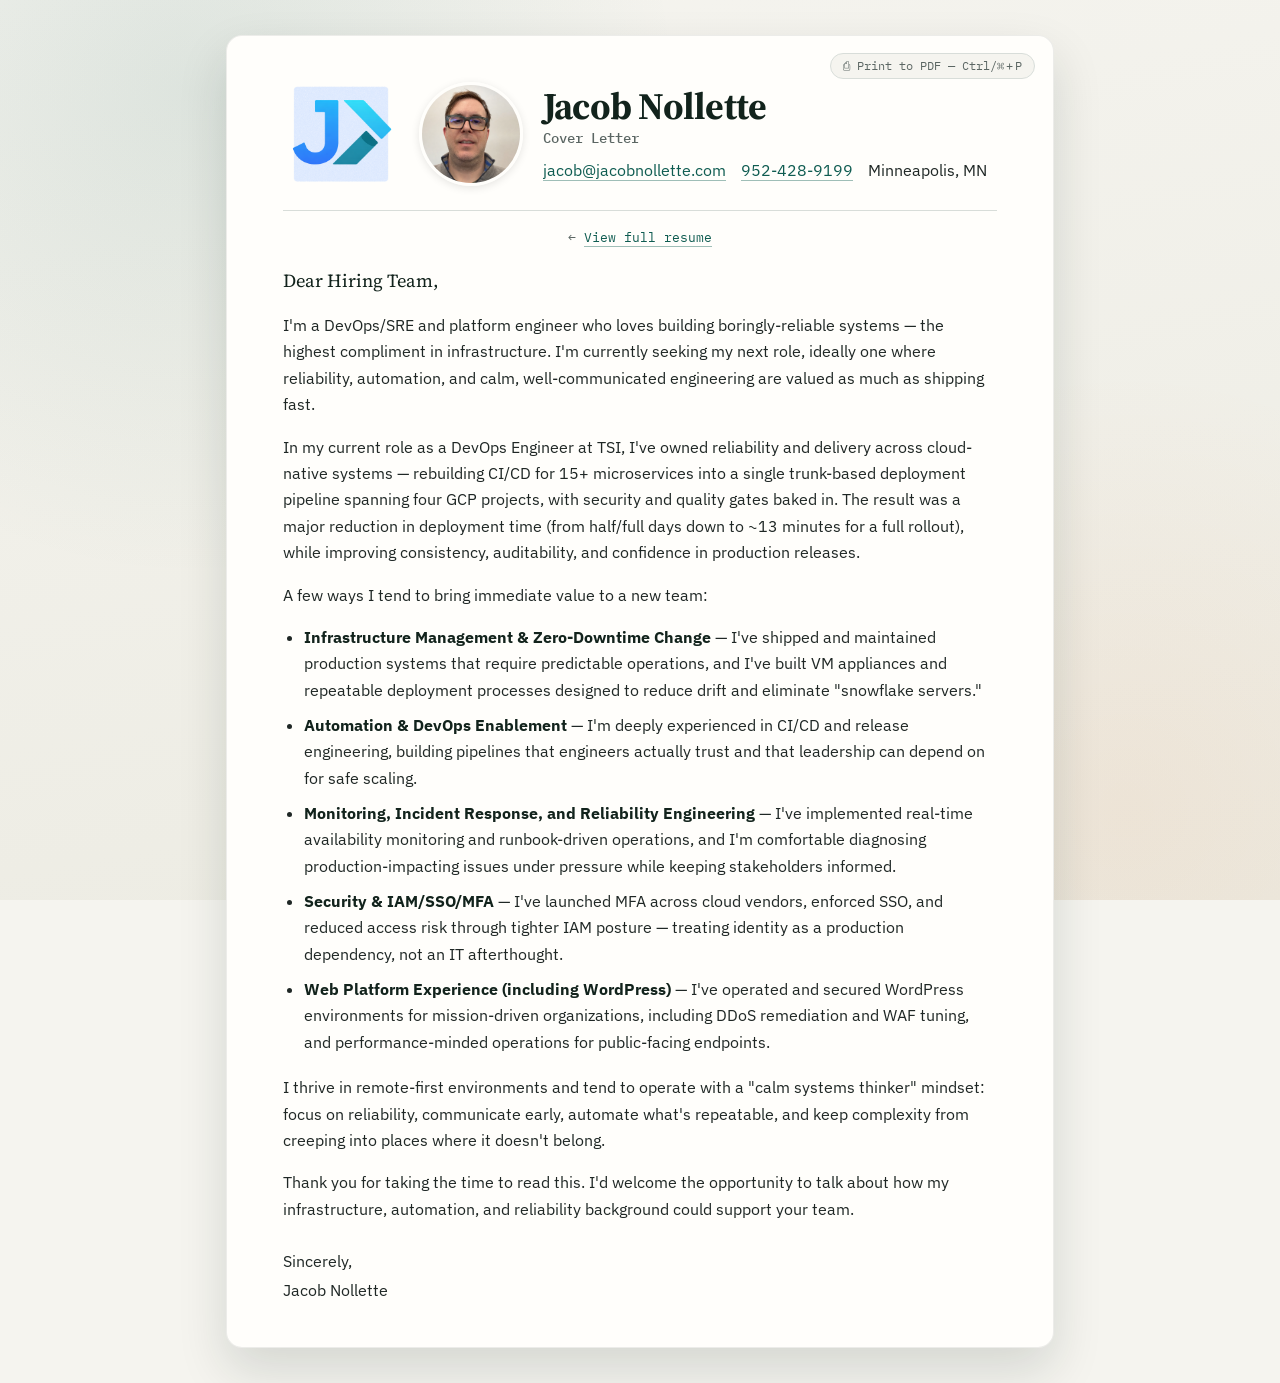
==== cover-letter/index.html @ 4889d131 "Add general-purpose cover letter page Adapted from the Courier Newsroom cover letter with company-sp" ====
<!doctype html>
<html lang="en">
<head>
  <meta charset="utf-8">
  <meta name="viewport" content="width=device-width, initial-scale=1">
  <title>Jacob Nollette | Cover Letter</title>
  <meta name="description" content="Cover letter of Jacob Nollette - DevOps, SRE, and Platform Engineering.">
  <meta name="theme-color" content="#f5f4ef">
  <link rel="canonical" href="https://resume.jacobnollette.com/cover-letter/">
  <meta property="og:title" content="Jacob Nollette | Cover Letter">
  <meta property="og:description" content="DevOps, SRE, and Platform Engineering cover letter.">
  <meta property="og:type" content="website">
  <meta property="og:url" content="https://resume.jacobnollette.com/cover-letter/">
  <meta property="og:site_name" content="Jacob Nollette Resume">
  <link rel="preconnect" href="https://fonts.googleapis.com">
  <link rel="preconnect" href="https://fonts.gstatic.com" crossorigin>
  <link href="https://fonts.googleapis.com/css2?family=IBM+Plex+Mono:wght@400;500;600&family=IBM+Plex+Sans:wght@400;500;600;700&family=Source+Serif+4:opsz,wght@8..60,600;8..60,700&display=swap" rel="stylesheet">
  <link rel="stylesheet" href="../styles.css">
</head>
<body>
  <div class="bg"></div>
  <main class="page">
    <article class="resume" data-format="json">
      <button class="print-tip" type="button" onclick="window.print()"
              title="Open the print dialog and choose 'Save as PDF'">
        <span aria-hidden="true">⎙</span> Print to PDF — Ctrl/⌘&thinsp;+&thinsp;P
      </button>
      <header class="resume-header">
        <div id="resume-logo-block">
          <img src="../logo.png" alt="Jacob Nollette" class="resume-logo" loading="eager" decoding="async">
        </div>
        <div id="resume-headshot-block">
          <img src="../headshot.png" alt="Jacob Nollette" class="resume-headshot" loading="eager" decoding="async">
        </div>
        <div class="resume-header-info">
          <h1 class="resume-name">Jacob Nollette</h1>
          <p class="resume-label">Cover Letter</p>
          <div class="basics-kvs">
            <span class="kv"><a class="val-link" href="mailto:jacob@jacobnollette.com">jacob@jacobnollette.com</a></span>
            <span class="kv"><a class="val-link" href="tel:952-428-9199">952-428-9199</a></span>
            <span class="kv">Minneapolis, MN</span>
          </div>
        </div>
      </header>

      <p class="page-nav-link">&larr; <a href="../">View full resume</a></p>

      <div class="resume-body">
        <div class="letter">
          <p class="letter-greeting">Dear Hiring Team,</p>

          <p>I'm a DevOps/SRE and platform engineer who loves building boringly-reliable
          systems &mdash; the highest compliment in infrastructure. I'm currently seeking
          my next role, ideally one where reliability, automation, and calm, well-communicated
          engineering are valued as much as shipping fast.</p>

          <p>In my current role as a DevOps Engineer at TSI, I've owned reliability and
          delivery across cloud-native systems &mdash; rebuilding CI/CD for 15+ microservices
          into a single trunk-based deployment pipeline spanning four GCP projects, with
          security and quality gates baked in. The result was a major reduction in deployment
          time (from half/full days down to ~13 minutes for a full rollout), while improving
          consistency, auditability, and confidence in production releases.</p>

          <p>A few ways I tend to bring immediate value to a new team:</p>

          <ul>
            <li><strong>Infrastructure Management &amp; Zero-Downtime Change</strong> &mdash;
            I've shipped and maintained production systems that require predictable
            operations, and I've built VM appliances and repeatable deployment processes
            designed to reduce drift and eliminate "snowflake servers."</li>
            <li><strong>Automation &amp; DevOps Enablement</strong> &mdash; I'm deeply
            experienced in CI/CD and release engineering, building pipelines that engineers
            actually trust and that leadership can depend on for safe scaling.</li>
            <li><strong>Monitoring, Incident Response, and Reliability Engineering</strong>
            &mdash; I've implemented real-time availability monitoring and runbook-driven
            operations, and I'm comfortable diagnosing production-impacting issues under
            pressure while keeping stakeholders informed.</li>
            <li><strong>Security &amp; IAM/SSO/MFA</strong> &mdash; I've launched MFA across
            cloud vendors, enforced SSO, and reduced access risk through tighter IAM posture
            &mdash; treating identity as a production dependency, not an IT afterthought.</li>
            <li><strong>Web Platform Experience (including WordPress)</strong> &mdash; I've
            operated and secured WordPress environments for mission-driven organizations,
            including DDoS remediation and WAF tuning, and performance-minded operations for
            public-facing endpoints.</li>
          </ul>

          <p>I thrive in remote-first environments and tend to operate with a "calm systems
          thinker" mindset: focus on reliability, communicate early, automate what's
          repeatable, and keep complexity from creeping into places where it doesn't belong.</p>

          <p>Thank you for taking the time to read this. I'd welcome the opportunity to talk
          about how my infrastructure, automation, and reliability background could support
          your team.</p>

          <div class="letter-signoff">
            <p>Sincerely,</p>
            <p>Jacob Nollette</p>
          </div>
        </div>
      </div>
    </article>
  </main>
</body>
</html>
---- styles.css ----
:root {
  --bg-cream: #f5f4ef;
  --bg-paper: #fffefb;
  --bg-ink: #12231c;
  --text-body: #1f2725;
  --text-muted: #5b6663;
  --line: #d8ddd9;
  --link: #0f5c51;
  --accent: #e85d00;
  --shadow: 0 22px 50px rgba(16, 32, 26, 0.14);

  /* JSON token roles */
  --key: #0f5c51;            /* object keys */
  --key-section: #e85d00;    /* top-level section keys */
  --punc: #9aaca2;           /* braces, brackets, colons, commas, quotes */
  --rail: #e4e8e3;           /* indentation gutter */

  --mono: "IBM Plex Mono", ui-monospace, SFMono-Regular, Menlo, Consolas, monospace;
  --sans: "IBM Plex Sans", ui-sans-serif, system-ui, sans-serif;
  --serif: "Source Serif 4", Georgia, serif;
}

*,
*::before,
*::after {
  box-sizing: border-box;
}

html,
body {
  margin: 0;
  min-height: 100%;
}

body {
  font-family: var(--sans);
  color: var(--text-body);
  background: var(--bg-cream);
  line-height: 1.5;
}

.bg {
  position: fixed;
  inset: 0;
  background:
    radial-gradient(circle at 15% 10%, rgba(20, 95, 83, 0.1) 0%, rgba(20, 95, 83, 0) 36%),
    radial-gradient(circle at 88% 90%, rgba(232, 93, 0, 0.06) 0%, rgba(232, 93, 0, 0) 32%),
    linear-gradient(170deg, #f5f4ef 0%, #ecebe2 100%);
  z-index: -1;
}

.page {
  max-width: 860px;
  margin: 2.2rem auto;
  padding: 0 1rem;
}

.resume {
  position: relative;
  background: var(--bg-paper);
  border: 1px solid rgba(18, 35, 28, 0.08);
  box-shadow: var(--shadow);
  border-radius: 16px;
  padding: 2.5rem clamp(1.75rem, 5vw, 3.5rem);
  animation: fadeIn 420ms ease-out;
}

/* Print-to-PDF hint chip — screen only, hidden in @media print */
.print-tip {
  position: absolute;
  top: 1.05rem;
  right: 1.15rem;
  font-family: var(--mono);
  font-size: 0.72rem;
  line-height: 1;
  color: var(--text-muted);
  background: var(--bg-cream);
  border: 1px solid var(--line);
  border-radius: 999px;
  padding: 0.38rem 0.75rem;
  cursor: pointer;
  transition: color 120ms ease, border-color 120ms ease;
}

.print-tip:hover,
.print-tip:focus-visible {
  color: var(--accent);
  border-color: var(--accent);
}

/* ---------------------------------------------------------------- *
 * Header: logo | headshot | name + contact object
 * ---------------------------------------------------------------- */
.resume-header {
  display: flex;
  align-items: center;
  gap: 1.25rem;
  margin-bottom: 1.1rem;
  padding-bottom: 1.1rem;
  border-bottom: 1px solid var(--line);
}

#resume-logo-block,
#resume-headshot-block {
  flex-shrink: 0;
}

.resume-logo {
  width: 116px;
  height: auto;
  display: block;
}

.resume-headshot {
  border-radius: 50%;
  border: 3px solid var(--bg-paper);
  box-shadow: 0 2px 8px rgba(0, 0, 0, 0.1);
  width: 104px;
  height: 104px;
  aspect-ratio: 1 / 1;
  object-fit: cover;
  display: block;
}

.resume-header-info {
  min-width: 0;
}

.resume-name {
  font-family: var(--serif);
  color: var(--bg-ink);
  font-size: clamp(1.8rem, 4vw, 2.35rem);
  line-height: 1.03;
  letter-spacing: -0.02em;
  margin: 0 0 0.2rem;
}

.resume-label {
  font-family: var(--mono);
  font-size: 0.86rem;
  color: var(--text-muted);
  margin: 0 0 0.55rem;
  font-weight: 500;
}

.basics-obj {
  font-family: var(--mono);
  font-size: 0.8rem;
  color: var(--text-body);
  display: flex;
  flex-wrap: wrap;
  align-items: baseline;
  gap: 0.15rem 0.4rem;
}

.basics-kvs {
  display: flex;
  flex-wrap: wrap;
  gap: 0.1rem 0.95rem;
}

.kv {
  white-space: nowrap;
}

.kv .key {
  color: var(--key);
}

.val-link {
  color: var(--link);
  text-decoration: none;
  border-bottom: 1px solid color-mix(in srgb, var(--link), transparent 60%);
}

.val-link:hover {
  color: var(--accent);
  border-bottom-color: var(--accent);
}

/* ---------------------------------------------------------------- *
 * JSON token primitives
 * ---------------------------------------------------------------- */
.key {
  font-family: var(--mono);
  color: var(--key);
  font-weight: 600;
}

.key::before,
.key::after {
  content: '"';
  color: var(--punc);
  font-weight: 400;
}

.str::before,
.str::after {
  content: '"';
  color: var(--punc);
  font-weight: 400;
}

.punc {
  font-family: var(--mono);
  color: var(--punc);
  font-weight: 400;
}

.punc.at {
  margin: 0 0.45em;
}

.punc.sep {
  margin: 0 0.45em;
}

.punc.dash {
  color: var(--accent);
  font-weight: 600;
  margin-right: 0.55em;
}

.punc.subdash {
  color: var(--key);
  margin-right: 0.4em;
}

.punc.comma {
  margin-left: 0.02em;
}

/* Top-level document braces frame the whole object */
.doc-brace {
  display: block;
  font-family: var(--mono);
  font-size: 1.5rem;
  line-height: 1;
  color: color-mix(in srgb, var(--punc), transparent 25%);
}

.doc-open {
  margin: 0.1rem 0 0.7rem;
}

.doc-close {
  margin: 0.6rem 0 0;
}

/* ---------------------------------------------------------------- *
 * Blocks (top-level sections) with an indentation gutter
 * ---------------------------------------------------------------- */
.block {
  margin: 0 0 1.4rem;
  padding-left: 1.15rem;
  border-left: 1px solid var(--rail);
}

.block:last-of-type {
  margin-bottom: 0.4rem;
}

.block-head {
  font-family: var(--mono);
  font-size: 0.95rem;
  margin-bottom: 0.55rem;
}

.block > .block-head > .key {
  color: var(--key-section);
  font-size: 1.04rem;
  letter-spacing: 0.01em;
}

.block-body {
  padding-left: 0.1rem;
}

/* Summary -------------------------------------------------------- */
.block-summary .summary-text {
  font-size: 1rem;
  line-height: 1.55;
  margin: 0.1rem 0 0;
  color: var(--text-body);
}

/* Competencies (skills) ----------------------------------------- */
.skills {
  margin: 0;
}

.skill-row {
  display: grid;
  grid-template-columns: 230px 1fr;
  gap: 0.35rem 1rem;
  padding: 0.5rem 0;
  align-items: baseline;
  border-bottom: 1px dotted var(--line);
}

.skill-row:last-child {
  border-bottom: 0;
}

.skill-key {
  font-family: var(--mono);
  font-size: 0.86rem;
  line-height: 1.4;
}

.skill-vals {
  display: flex;
  flex-wrap: wrap;
  align-items: baseline;
  gap: 0.25rem;
}

.kw-list {
  list-style: none;
  margin: 0;
  padding: 0;
  display: flex;
  flex-wrap: wrap;
  gap: 0.2rem 0.3rem;
}

.kw {
  font-family: var(--mono);
  font-size: 0.81rem;
  color: var(--text-body);
  line-height: 1.5;
}

/* Experience (work) --------------------------------------------- */
.work-list,
.project-list,
.edu-list {
  list-style: none;
  margin: 0;
  padding: 0;
}

.job {
  padding: 0.15rem 0 0.85rem;
}

.job + .job {
  border-top: 1px dotted var(--line);
  padding-top: 0.95rem;
}

.job > .punc.brace,
.project > .punc.brace,
.edu > .punc.brace {
  display: inline-block;
  font-size: 0.95rem;
}

.job-head {
  margin: 0.05rem 0 0.4rem;
}

.job-role {
  font-family: var(--serif);
  font-size: 1.14rem;
  font-weight: 600;
  line-height: 1.22;
  color: var(--bg-ink);
  margin: 0 0 0.15rem;
}

.job-company {
  font-family: var(--sans);
  font-weight: 600;
  color: #143229;
}

.job-meta {
  font-family: var(--mono);
  font-size: 0.79rem;
  color: var(--text-muted);
}

.highlights {
  list-style: none;
  margin: 0.3rem 0 0.4rem;
  padding: 0;
}

.hl {
  position: relative;
  padding-left: 1.45rem;
  margin-bottom: 0.42rem;
  font-size: 0.95rem;
  line-height: 1.5;
}

.hl > .punc.dash {
  position: absolute;
  left: 0;
  top: 0;
}

/* Nested notes under a highlight */
.notes {
  list-style: none;
  margin: 0.35rem 0 0.25rem;
  padding: 0;
}

.note {
  position: relative;
  padding-left: 1.3rem;
  margin: 0.22rem 0;
  font-size: 0.875rem;
  line-height: 1.45;
  color: var(--text-muted);
}

.note > .punc.subdash {
  position: absolute;
  left: 0.1rem;
  top: 0;
}

.note-key {
  font-family: var(--mono);
  color: var(--key);
  font-weight: 600;
  font-size: 0.8rem;
}

.note-key::before,
.note-key::after {
  content: '"';
  color: var(--punc);
  font-weight: 400;
}

/* Sub-headed bullet groups within a role */
.group {
  margin: 0.45rem 0 0.55rem;
}

.group-name {
  font-family: var(--mono);
  font-size: 0.92rem;
  font-weight: 600;
  margin: 0.5rem 0 0.2rem;
}

.group-name .key {
  color: var(--key);
}

/* Deep-dive projects -------------------------------------------- */
.project {
  padding: 0.15rem 0 0.7rem;
}

.project + .project {
  border-top: 1px dotted var(--line);
  padding-top: 0.7rem;
}

.project-name {
  font-family: var(--serif);
  font-size: 1.04rem;
  font-weight: 600;
  color: var(--bg-ink);
  margin: 0.1rem 0 0.2rem;
  line-height: 1.25;
}

.project-desc {
  font-size: 0.92rem;
  line-height: 1.5;
  margin: 0;
  color: var(--text-body);
}

/* Education ------------------------------------------------------ */
.edu-degree {
  font-family: var(--serif);
  font-size: 1.04rem;
  font-weight: 600;
  color: var(--bg-ink);
  margin: 0.1rem 0 0.12rem;
}

.edu-meta {
  font-family: var(--mono);
  font-size: 0.8rem;
  color: var(--text-muted);
  margin-bottom: 0.25rem;
}

.edu-summary {
  font-size: 0.92rem;
  line-height: 1.5;
  margin: 0;
}

@keyframes fadeIn {
  from {
    opacity: 0;
    transform: translateY(10px);
  }
  to {
    opacity: 1;
    transform: translateY(0);
  }
}

/* ---------------------------------------------------------------- *
 * Cross-page nav link (e.g. resume ⇄ cover letter)
 * ---------------------------------------------------------------- */
.page-nav-link {
  display: block;
  font-family: var(--mono);
  font-size: 0.82rem;
  color: var(--text-muted);
  text-align: center;
  margin: 0 0 1.1rem;
}

.page-nav-link a {
  color: var(--link);
  text-decoration: none;
  border-bottom: 1px solid color-mix(in srgb, var(--link), transparent 60%);
}

.page-nav-link a:hover {
  color: var(--accent);
  border-bottom-color: var(--accent);
}

/* ---------------------------------------------------------------- *
 * Cover letter body — plain prose, same paper/typography as resume
 * ---------------------------------------------------------------- */
.letter {
  font-size: 1rem;
  line-height: 1.65;
  color: var(--text-body);
}

.letter-date {
  font-family: var(--mono);
  font-size: 0.82rem;
  color: var(--text-muted);
  margin: 0 0 1.4rem;
}

.letter-greeting {
  font-family: var(--serif);
  font-size: 1.15rem;
  color: var(--bg-ink);
  margin: 0 0 1rem;
}

.letter p {
  margin: 0 0 1rem;
}

.letter ul {
  margin: 0 0 1.2rem;
  padding-left: 1.3rem;
}

.letter li {
  margin: 0 0 0.55rem;
}

.letter li strong {
  color: var(--bg-ink);
}

.letter-signoff {
  margin-top: 1.6rem;
}

.letter-signoff p {
  margin: 0 0 0.2rem;
}

/* ---------------------------------------------------------------- *
 * Mobile
 * ---------------------------------------------------------------- */
@media (max-width: 760px) {
  .page {
    margin: 0;
    padding: 0;
  }

  .resume {
    border-radius: 0;
    box-shadow: none;
    border-left: 0;
    border-right: 0;
    padding: 1.25rem 1.15rem 1.4rem;
  }

  /* Chip flows above the centered header instead of pinning to a corner */
  .print-tip {
    position: static;
    display: block;
    width: max-content;
    margin: 0 auto 0.9rem;
  }

  .resume-header {
    display: block;
    text-align: center;
  }

  #resume-logo-block,
  #resume-headshot-block,
  .resume-header-info {
    display: block;
    margin-bottom: 0.75rem;
  }

  .resume-logo,
  .resume-headshot {
    margin: 0 auto;
  }

  .resume-logo {
    width: 88px;
  }

  .resume-headshot {
    width: 80px;
    height: 80px;
  }

  .basics-obj,
  .basics-kvs {
    justify-content: center;
  }

  .skill-row {
    grid-template-columns: 1fr;
    gap: 0.15rem;
    padding: 0.55rem 0;
  }

  .skill-vals {
    padding-left: 0.6rem;
  }
}

/* ---------------------------------------------------------------- *
 * Print / PDF export
 * ---------------------------------------------------------------- */
@media print {
  /* Print with locally-installed fonts instead of the Google Fonts webfonts.
     The print/PDF pipeline re-embeds and re-subsets downloaded webfonts, and
     that is where the email's "@" was dropping out as a missing-glyph box —
     the character itself is a plain U+0040 and renders fine on screen. System
     families carry every glyph through to the PDF, so print stays reliable
     while the on-screen design keeps IBM Plex / Source Serif. */
  :root {
    --mono: ui-monospace, SFMono-Regular, "SF Mono", Menlo, Consolas,
            "DejaVu Sans Mono", "Liberation Mono", "Courier New", monospace;
    --sans: -apple-system, BlinkMacSystemFont, "Segoe UI", Roboto, Helvetica,
            Arial, "Liberation Sans", sans-serif;
    --serif: Georgia, "Times New Roman", "Liberation Serif", Times, serif;
    --punc: #8a948d;
  }

  .print-tip {
    display: none;
  }

  .page-nav-link {
    display: none;
  }

  body {
    background: #fff;
  }

  .bg {
    display: none;
  }

  .page {
    max-width: none;
    margin: 0;
    padding: 0;
  }

  .resume {
    box-shadow: none;
    border: 0;
    border-radius: 0;
    padding: 0;
  }

  /* Let whole sections (competencies, experience, etc.) — and long
     multi-group jobs within experience — flow across page breaks.
     Forcing an entire section (or a whole oversized job) to stay
     together (previously `.block { break-inside: avoid }`, and later
     `.job { break-inside: avoid }`) made anything taller than the
     remaining page get shoved onto the next page wholesale, leaving a
     large blank gap behind — an unnatural-looking break even though no
     content actually split. Instead, keep only the genuinely atomic
     pieces intact: a skill category, sub-headed group, bullet, or
     sub-note never splits mid-item, and a heading (or a job's opening
     summary line) always stays glued to the content right after it —
     but a long job CAN break between its sub-headed groups or bullets,
     the same way the rest of the document flows. Only the section
     heading and a job's own title/company/date line are glued forward
     (a small, always-fits unit) — a job's summary sentence and its
     bullets are left free to flow, so a long job never has to drag a
     large glued chunk down to the next page in one jump. */
  .project,
  .edu,
  .group,
  .skill-row,
  .hl,
  .note {
    break-inside: avoid;
  }

  .block-head,
  .job-head,
  .group-name {
    break-after: avoid;
  }

  .resume-logo {
    width: 84px;
  }

  .resume-headshot {
    width: 78px;
    height: 78px;
    box-shadow: none;
  }

  .val-link {
    color: inherit;
    border: 0;
  }
}
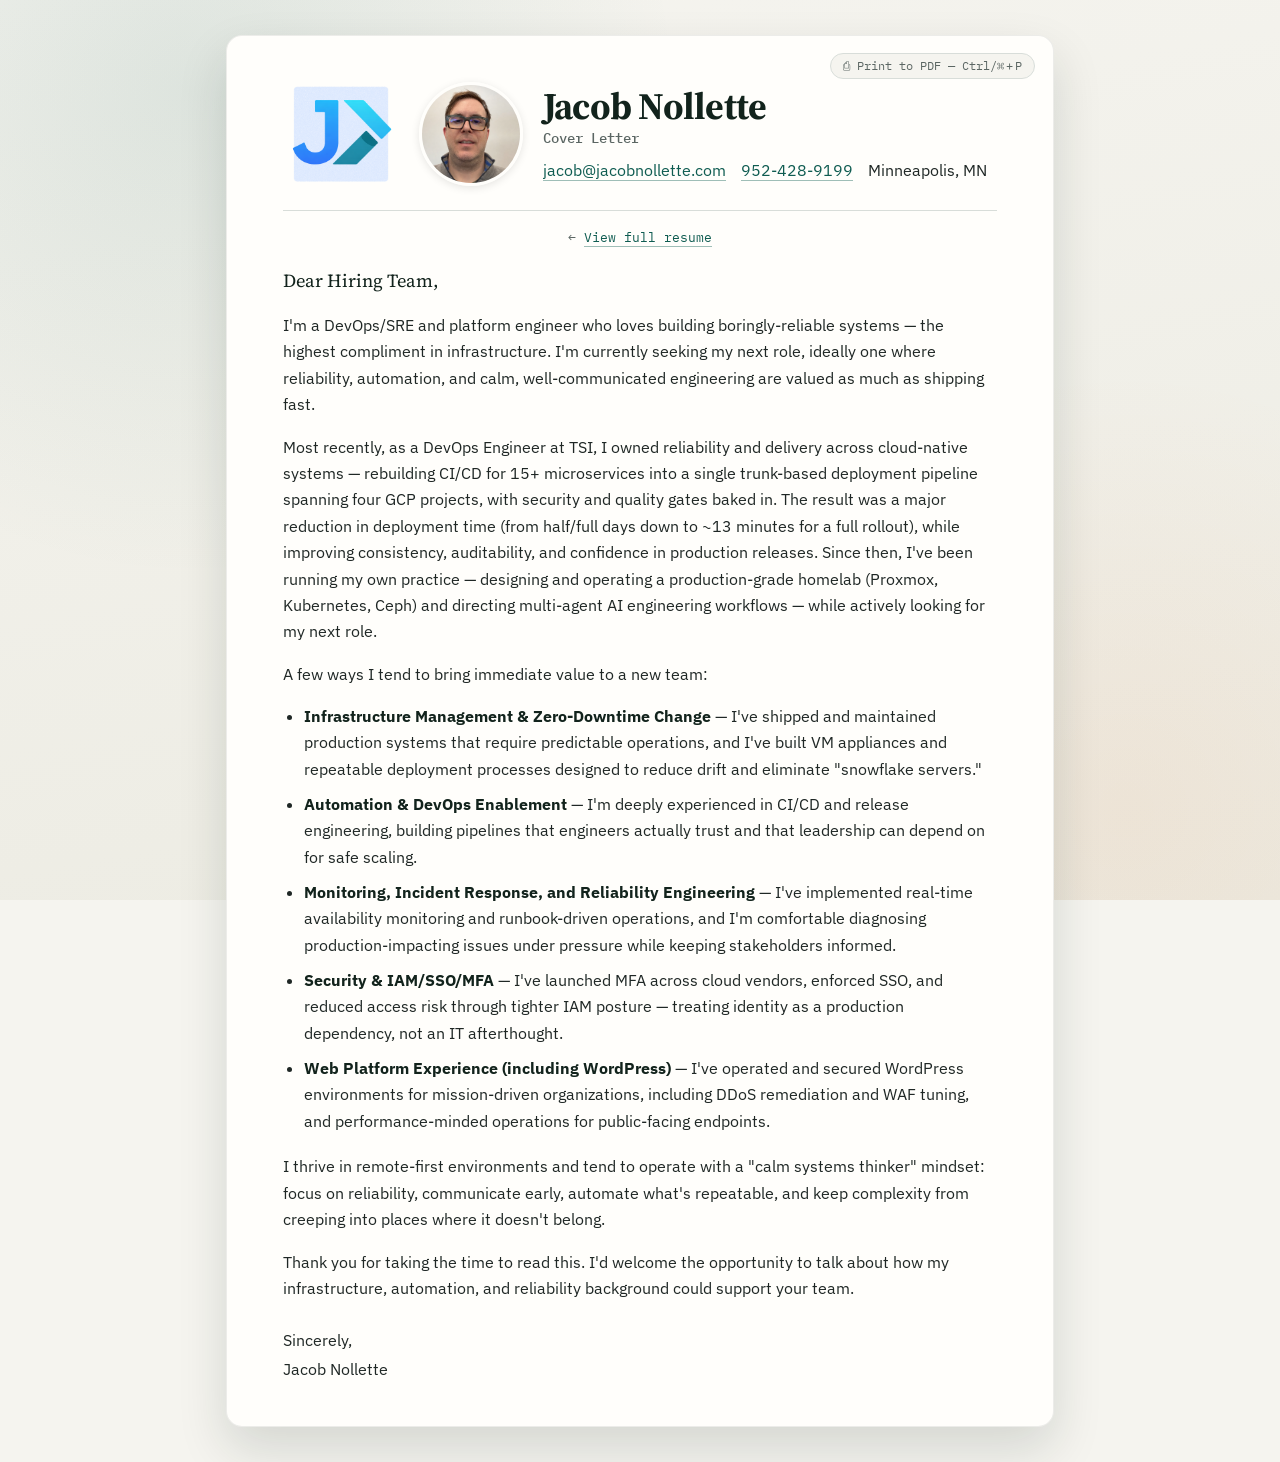
==== commit 721e9278: "Fix cover letter: TSI is past experience, not current role TSI ended 2026-03. Letter now reflects th" ====
--- a/cover-letter/index.html
+++ b/cover-letter/index.html
@@ -54,12 +54,15 @@
           my next role, ideally one where reliability, automation, and calm, well-communicated
           engineering are valued as much as shipping fast.</p>
 
-          <p>In my current role as a DevOps Engineer at TSI, I've owned reliability and
-          delivery across cloud-native systems &mdash; rebuilding CI/CD for 15+ microservices
-          into a single trunk-based deployment pipeline spanning four GCP projects, with
-          security and quality gates baked in. The result was a major reduction in deployment
-          time (from half/full days down to ~13 minutes for a full rollout), while improving
-          consistency, auditability, and confidence in production releases.</p>
+          <p>Most recently, as a DevOps Engineer at TSI, I owned reliability and delivery
+          across cloud-native systems &mdash; rebuilding CI/CD for 15+ microservices into a
+          single trunk-based deployment pipeline spanning four GCP projects, with security
+          and quality gates baked in. The result was a major reduction in deployment time
+          (from half/full days down to ~13 minutes for a full rollout), while improving
+          consistency, auditability, and confidence in production releases. Since then, I've
+          been running my own practice &mdash; designing and operating a production-grade
+          homelab (Proxmox, Kubernetes, Ceph) and directing multi-agent AI engineering
+          workflows &mdash; while actively looking for my next role.</p>
 
           <p>A few ways I tend to bring immediate value to a new team:</p>
 
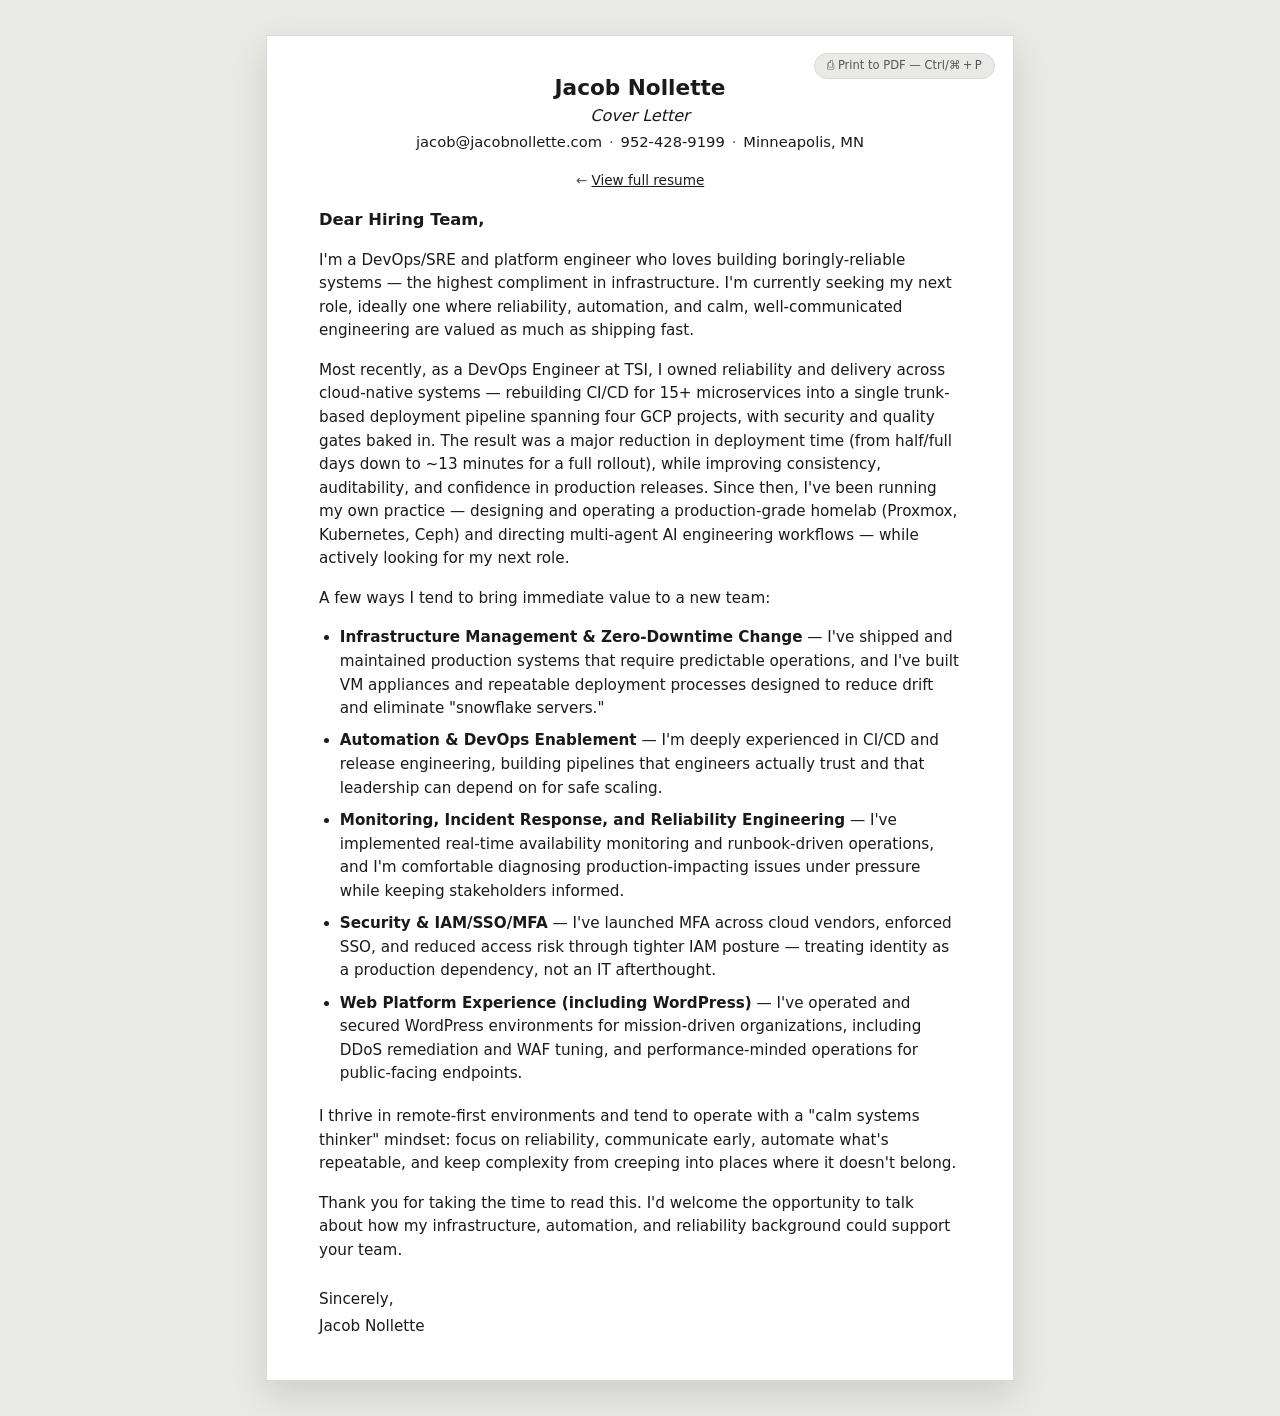
==== commit bae7ecbd: "Rework resume site to a plain traditional single-column layout Retires the "JSON-editorial" visual t" ====
--- a/cover-letter/index.html
+++ b/cover-letter/index.html
@@ -5,42 +5,33 @@
   <meta name="viewport" content="width=device-width, initial-scale=1">
   <title>Jacob Nollette | Cover Letter</title>
   <meta name="description" content="Cover letter of Jacob Nollette - DevOps, SRE, and Platform Engineering.">
-  <meta name="theme-color" content="#f5f4ef">
+  <meta name="theme-color" content="#e9e9e6">
   <link rel="canonical" href="https://resume.jacobnollette.com/cover-letter/">
   <meta property="og:title" content="Jacob Nollette | Cover Letter">
   <meta property="og:description" content="DevOps, SRE, and Platform Engineering cover letter.">
   <meta property="og:type" content="website">
   <meta property="og:url" content="https://resume.jacobnollette.com/cover-letter/">
   <meta property="og:site_name" content="Jacob Nollette Resume">
-  <link rel="preconnect" href="https://fonts.googleapis.com">
-  <link rel="preconnect" href="https://fonts.gstatic.com" crossorigin>
-  <link href="https://fonts.googleapis.com/css2?family=IBM+Plex+Mono:wght@400;500;600&family=IBM+Plex+Sans:wght@400;500;600;700&family=Source+Serif+4:opsz,wght@8..60,600;8..60,700&display=swap" rel="stylesheet">
   <link rel="stylesheet" href="../styles.css">
 </head>
 <body>
   <div class="bg"></div>
   <main class="page">
-    <article class="resume" data-format="json">
+    <article class="resume">
       <button class="print-tip" type="button" onclick="window.print()"
               title="Open the print dialog and choose 'Save as PDF'">
         <span aria-hidden="true">⎙</span> Print to PDF — Ctrl/⌘&thinsp;+&thinsp;P
       </button>
       <header class="resume-header">
-        <div id="resume-logo-block">
-          <img src="../logo.png" alt="Jacob Nollette" class="resume-logo" loading="eager" decoding="async">
-        </div>
-        <div id="resume-headshot-block">
-          <img src="../headshot.png" alt="Jacob Nollette" class="resume-headshot" loading="eager" decoding="async">
-        </div>
-        <div class="resume-header-info">
-          <h1 class="resume-name">Jacob Nollette</h1>
-          <p class="resume-label">Cover Letter</p>
-          <div class="basics-kvs">
-            <span class="kv"><a class="val-link" href="mailto:jacob@jacobnollette.com">jacob@jacobnollette.com</a></span>
-            <span class="kv"><a class="val-link" href="tel:952-428-9199">952-428-9199</a></span>
-            <span class="kv">Minneapolis, MN</span>
-          </div>
-        </div>
+        <h1 class="resume-name">Jacob Nollette</h1>
+        <p class="resume-label">Cover Letter</p>
+        <p class="resume-contact">
+          <a class="val-link" href="mailto:jacob@jacobnollette.com">jacob@jacobnollette.com</a>
+          <span class="sep" aria-hidden="true">·</span>
+          <a class="val-link" href="tel:952-428-9199">952-428-9199</a>
+          <span class="sep" aria-hidden="true">·</span>
+          Minneapolis, MN
+        </p>
       </header>
 
       <p class="page-nav-link">&larr; <a href="../">View full resume</a></p>
--- a/styles.css
+++ b/styles.css
@@ -1,23 +1,13 @@
 :root {
-  --bg-cream: #f5f4ef;
-  --bg-paper: #fffefb;
-  --bg-ink: #12231c;
-  --text-body: #1f2725;
-  --text-muted: #5b6663;
-  --line: #d8ddd9;
-  --link: #0f5c51;
-  --accent: #e85d00;
-  --shadow: 0 22px 50px rgba(16, 32, 26, 0.14);
-
-  /* JSON token roles */
-  --key: #0f5c51;            /* object keys */
-  --key-section: #e85d00;    /* top-level section keys */
-  --punc: #9aaca2;           /* braces, brackets, colons, commas, quotes */
-  --rail: #e4e8e3;           /* indentation gutter */
-
-  --mono: "IBM Plex Mono", ui-monospace, SFMono-Regular, Menlo, Consolas, monospace;
-  --sans: "IBM Plex Sans", ui-sans-serif, system-ui, sans-serif;
-  --serif: "Source Serif 4", Georgia, serif;
+  --bg-page: #e9e9e6;
+  --bg-paper: #ffffff;
+  --text-body: #1a1a1a;
+  --text-muted: #555;
+  --line: #d9d9d6;
+  --link: #1a1a1a;
+  --shadow: 0 14px 34px rgba(0, 0, 0, 0.12);
+
+  --sans: "Aptos", "Calibri", "Segoe UI", ui-sans-serif, system-ui, Helvetica, Arial, sans-serif;
 }
 
 *,
@@ -35,22 +25,19 @@
 body {
   font-family: var(--sans);
   color: var(--text-body);
-  background: var(--bg-cream);
-  line-height: 1.5;
+  background: var(--bg-page);
+  line-height: 1.4;
 }
 
 .bg {
   position: fixed;
   inset: 0;
-  background:
-    radial-gradient(circle at 15% 10%, rgba(20, 95, 83, 0.1) 0%, rgba(20, 95, 83, 0) 36%),
-    radial-gradient(circle at 88% 90%, rgba(232, 93, 0, 0.06) 0%, rgba(232, 93, 0, 0) 32%),
-    linear-gradient(170deg, #f5f4ef 0%, #ecebe2 100%);
+  background: var(--bg-page);
   z-index: -1;
 }
 
 .page {
-  max-width: 860px;
+  max-width: 780px;
   margin: 2.2rem auto;
   padding: 0 1rem;
 }
@@ -58,10 +45,9 @@
 .resume {
   position: relative;
   background: var(--bg-paper);
-  border: 1px solid rgba(18, 35, 28, 0.08);
+  border: 1px solid var(--line);
   box-shadow: var(--shadow);
-  border-radius: 16px;
-  padding: 2.5rem clamp(1.75rem, 5vw, 3.5rem);
+  padding: 2.4rem clamp(1.75rem, 5vw, 3.25rem);
   animation: fadeIn 420ms ease-out;
 }
 
@@ -70,11 +56,11 @@
   position: absolute;
   top: 1.05rem;
   right: 1.15rem;
-  font-family: var(--mono);
+  font-family: var(--sans);
   font-size: 0.72rem;
   line-height: 1;
   color: var(--text-muted);
-  background: var(--bg-cream);
+  background: var(--bg-page);
   border: 1px solid var(--line);
   border-radius: 999px;
   padding: 0.38rem 0.75rem;
@@ -84,421 +70,193 @@
 
 .print-tip:hover,
 .print-tip:focus-visible {
-  color: var(--accent);
-  border-color: var(--accent);
-}
-
-/* ---------------------------------------------------------------- *
- * Header: logo | headshot | name + contact object
+  color: var(--text-body);
+  border-color: var(--text-body);
+}
+
+/* ---------------------------------------------------------------- *
+ * Header: centered name + title + contact line
  * ---------------------------------------------------------------- */
 .resume-header {
-  display: flex;
-  align-items: center;
-  gap: 1.25rem;
+  text-align: center;
   margin-bottom: 1.1rem;
-  padding-bottom: 1.1rem;
-  border-bottom: 1px solid var(--line);
-}
-
-#resume-logo-block,
-#resume-headshot-block {
-  flex-shrink: 0;
-}
-
-.resume-logo {
-  width: 116px;
-  height: auto;
-  display: block;
-}
-
-.resume-headshot {
-  border-radius: 50%;
-  border: 3px solid var(--bg-paper);
-  box-shadow: 0 2px 8px rgba(0, 0, 0, 0.1);
-  width: 104px;
-  height: 104px;
-  aspect-ratio: 1 / 1;
-  object-fit: cover;
-  display: block;
-}
-
-.resume-header-info {
-  min-width: 0;
 }
 
 .resume-name {
-  font-family: var(--serif);
-  color: var(--bg-ink);
-  font-size: clamp(1.8rem, 4vw, 2.35rem);
-  line-height: 1.03;
-  letter-spacing: -0.02em;
-  margin: 0 0 0.2rem;
+  font-family: var(--sans);
+  font-weight: 700;
+  font-size: 1.35rem;
+  line-height: 1.2;
+  margin: 0 0 0.3rem;
 }
 
 .resume-label {
-  font-family: var(--mono);
-  font-size: 0.86rem;
+  font-style: italic;
+  font-size: 1rem;
+  margin: 0 0 0.3rem;
+}
+
+.resume-contact,
+.resume-url {
+  font-size: 0.92rem;
+  margin: 0 0 0.15rem;
+}
+
+.resume-url a {
+  text-decoration: underline;
+}
+
+.sep {
+  margin: 0 0.15em;
   color: var(--text-muted);
-  margin: 0 0 0.55rem;
-  font-weight: 500;
-}
-
-.basics-obj {
-  font-family: var(--mono);
-  font-size: 0.8rem;
-  color: var(--text-body);
-  display: flex;
-  flex-wrap: wrap;
-  align-items: baseline;
-  gap: 0.15rem 0.4rem;
-}
-
-.basics-kvs {
-  display: flex;
-  flex-wrap: wrap;
-  gap: 0.1rem 0.95rem;
-}
-
-.kv {
-  white-space: nowrap;
-}
-
-.kv .key {
-  color: var(--key);
 }
 
 .val-link {
   color: var(--link);
   text-decoration: none;
-  border-bottom: 1px solid color-mix(in srgb, var(--link), transparent 60%);
 }
 
 .val-link:hover {
-  color: var(--accent);
-  border-bottom-color: var(--accent);
-}
-
-/* ---------------------------------------------------------------- *
- * JSON token primitives
- * ---------------------------------------------------------------- */
-.key {
-  font-family: var(--mono);
-  color: var(--key);
-  font-weight: 600;
-}
-
-.key::before,
-.key::after {
-  content: '"';
-  color: var(--punc);
-  font-weight: 400;
-}
-
-.str::before,
-.str::after {
-  content: '"';
-  color: var(--punc);
-  font-weight: 400;
-}
-
-.punc {
-  font-family: var(--mono);
-  color: var(--punc);
-  font-weight: 400;
-}
-
-.punc.at {
-  margin: 0 0.45em;
-}
-
-.punc.sep {
-  margin: 0 0.45em;
-}
-
-.punc.dash {
-  color: var(--accent);
-  font-weight: 600;
-  margin-right: 0.55em;
-}
-
-.punc.subdash {
-  color: var(--key);
-  margin-right: 0.4em;
-}
-
-.punc.comma {
-  margin-left: 0.02em;
-}
-
-/* Top-level document braces frame the whole object */
-.doc-brace {
-  display: block;
-  font-family: var(--mono);
-  font-size: 1.5rem;
-  line-height: 1;
-  color: color-mix(in srgb, var(--punc), transparent 25%);
-}
-
-.doc-open {
-  margin: 0.1rem 0 0.7rem;
-}
-
-.doc-close {
-  margin: 0.6rem 0 0;
-}
-
-/* ---------------------------------------------------------------- *
- * Blocks (top-level sections) with an indentation gutter
+  text-decoration: underline;
+}
+
+/* ---------------------------------------------------------------- *
+ * Sections
  * ---------------------------------------------------------------- */
 .block {
-  margin: 0 0 1.4rem;
-  padding-left: 1.15rem;
-  border-left: 1px solid var(--rail);
+  margin: 0 0 1.15rem;
 }
 
 .block:last-of-type {
-  margin-bottom: 0.4rem;
+  margin-bottom: 0;
 }
 
 .block-head {
-  font-family: var(--mono);
+  font-family: var(--sans);
+  font-weight: 700;
+  font-size: 1rem;
+  text-align: center;
+  margin: 0 0 0.55rem;
+}
+
+.block-body {
   font-size: 0.95rem;
-  margin-bottom: 0.55rem;
-}
-
-.block > .block-head > .key {
-  color: var(--key-section);
-  font-size: 1.04rem;
-  letter-spacing: 0.01em;
-}
-
-.block-body {
-  padding-left: 0.1rem;
-}
-
-/* Summary -------------------------------------------------------- */
-.block-summary .summary-text {
-  font-size: 1rem;
-  line-height: 1.55;
-  margin: 0.1rem 0 0;
-  color: var(--text-body);
-}
-
-/* Competencies (skills) ----------------------------------------- */
+}
+
+/* Summary ---------------------------------------------------------- */
+.summary-list,
+.summary-text {
+  margin: 0;
+  padding: 0;
+}
+
+.summary-list {
+  list-style: disc;
+  padding-left: 1.3rem;
+}
+
+.summary-list li {
+  margin-bottom: 0.3rem;
+  line-height: 1.45;
+}
+
+.summary-text {
+  line-height: 1.5;
+}
+
+/* Core Technologies (skills) ---------------------------------------- */
 .skills {
   margin: 0;
 }
 
 .skill-row {
   display: grid;
-  grid-template-columns: 230px 1fr;
-  gap: 0.35rem 1rem;
-  padding: 0.5rem 0;
+  grid-template-columns: 190px 1fr;
+  gap: 0.15rem 1rem;
+  padding: 0.28rem 0;
   align-items: baseline;
-  border-bottom: 1px dotted var(--line);
-}
-
-.skill-row:last-child {
-  border-bottom: 0;
-}
-
-.skill-key {
-  font-family: var(--mono);
-  font-size: 0.86rem;
-  line-height: 1.4;
+}
+
+.skill-name {
+  font-weight: 700;
 }
 
 .skill-vals {
-  display: flex;
-  flex-wrap: wrap;
-  align-items: baseline;
-  gap: 0.25rem;
-}
-
-.kw-list {
+  line-height: 1.45;
+}
+
+/* Entry list shared by Experience + Education ------------------------ */
+.entry-list {
   list-style: none;
   margin: 0;
   padding: 0;
+}
+
+.job,
+.edu {
+  margin-bottom: 0.9rem;
+}
+
+.job:last-child,
+.edu:last-child {
+  margin-bottom: 0;
+}
+
+.entry-head {
   display: flex;
   flex-wrap: wrap;
-  gap: 0.2rem 0.3rem;
-}
-
-.kw {
-  font-family: var(--mono);
-  font-size: 0.81rem;
-  color: var(--text-body);
-  line-height: 1.5;
-}
-
-/* Experience (work) --------------------------------------------- */
-.work-list,
-.project-list,
-.edu-list {
-  list-style: none;
-  margin: 0;
-  padding: 0;
-}
-
-.job {
-  padding: 0.15rem 0 0.85rem;
-}
-
-.job + .job {
-  border-top: 1px dotted var(--line);
-  padding-top: 0.95rem;
-}
-
-.job > .punc.brace,
-.project > .punc.brace,
-.edu > .punc.brace {
-  display: inline-block;
-  font-size: 0.95rem;
-}
-
-.job-head {
-  margin: 0.05rem 0 0.4rem;
-}
-
-.job-role {
-  font-family: var(--serif);
-  font-size: 1.14rem;
-  font-weight: 600;
-  line-height: 1.22;
-  color: var(--bg-ink);
-  margin: 0 0 0.15rem;
-}
-
-.job-company {
-  font-family: var(--sans);
-  font-weight: 600;
-  color: #143229;
-}
-
-.job-meta {
-  font-family: var(--mono);
-  font-size: 0.79rem;
-  color: var(--text-muted);
+  justify-content: space-between;
+  align-items: baseline;
+  gap: 0.3rem 1rem;
+  font-weight: 700;
+}
+
+.entry-title {
+  min-width: 0;
+}
+
+.entry-loc {
+  font-weight: 700;
+}
+
+.entry-dates {
+  font-weight: 700;
+  white-space: nowrap;
+}
+
+.entry-role {
+  font-style: italic;
+  margin: 0.1rem 0 0.15rem;
+}
+
+.entry-summary {
+  font-style: italic;
+  margin: 0 0 0.3rem;
+  line-height: 1.45;
 }
 
 .highlights {
-  list-style: none;
-  margin: 0.3rem 0 0.4rem;
-  padding: 0;
-}
-
-.hl {
-  position: relative;
-  padding-left: 1.45rem;
-  margin-bottom: 0.42rem;
-  font-size: 0.95rem;
-  line-height: 1.5;
-}
-
-.hl > .punc.dash {
-  position: absolute;
-  left: 0;
-  top: 0;
-}
-
-/* Nested notes under a highlight */
-.notes {
-  list-style: none;
-  margin: 0.35rem 0 0.25rem;
-  padding: 0;
-}
-
-.note {
-  position: relative;
+  list-style: disc;
+  margin: 0.15rem 0 0;
   padding-left: 1.3rem;
-  margin: 0.22rem 0;
-  font-size: 0.875rem;
+}
+
+.highlights li {
+  margin-bottom: 0.28rem;
   line-height: 1.45;
-  color: var(--text-muted);
-}
-
-.note > .punc.subdash {
-  position: absolute;
-  left: 0.1rem;
-  top: 0;
-}
-
-.note-key {
-  font-family: var(--mono);
-  color: var(--key);
-  font-weight: 600;
-  font-size: 0.8rem;
-}
-
-.note-key::before,
-.note-key::after {
-  content: '"';
-  color: var(--punc);
-  font-weight: 400;
-}
-
-/* Sub-headed bullet groups within a role */
-.group {
-  margin: 0.45rem 0 0.55rem;
-}
-
-.group-name {
-  font-family: var(--mono);
-  font-size: 0.92rem;
-  font-weight: 600;
-  margin: 0.5rem 0 0.2rem;
-}
-
-.group-name .key {
-  color: var(--key);
-}
-
-/* Deep-dive projects -------------------------------------------- */
-.project {
-  padding: 0.15rem 0 0.7rem;
-}
-
-.project + .project {
-  border-top: 1px dotted var(--line);
-  padding-top: 0.7rem;
-}
-
-.project-name {
-  font-family: var(--serif);
-  font-size: 1.04rem;
-  font-weight: 600;
-  color: var(--bg-ink);
-  margin: 0.1rem 0 0.2rem;
-  line-height: 1.25;
-}
-
-.project-desc {
-  font-size: 0.92rem;
-  line-height: 1.5;
-  margin: 0;
-  color: var(--text-body);
-}
-
-/* Education ------------------------------------------------------ */
-.edu-degree {
-  font-family: var(--serif);
-  font-size: 1.04rem;
-  font-weight: 600;
-  color: var(--bg-ink);
-  margin: 0.1rem 0 0.12rem;
-}
-
-.edu-meta {
-  font-family: var(--mono);
-  font-size: 0.8rem;
-  color: var(--text-muted);
-  margin-bottom: 0.25rem;
-}
-
-.edu-summary {
-  font-size: 0.92rem;
-  line-height: 1.5;
-  margin: 0;
+}
+
+.highlights li:last-child {
+  margin-bottom: 0;
+}
+
+/* Job-Related Activities and Training (volunteer) --------------------- */
+.volunteer-list li {
+  margin-bottom: 0.4rem;
+}
+
+.volunteer-list li:last-child {
+  margin-bottom: 0;
 }
 
 @keyframes fadeIn {
@@ -517,8 +275,7 @@
  * ---------------------------------------------------------------- */
 .page-nav-link {
   display: block;
-  font-family: var(--mono);
-  font-size: 0.82rem;
+  font-size: 0.85rem;
   color: var(--text-muted);
   text-align: center;
   margin: 0 0 1.1rem;
@@ -526,35 +283,27 @@
 
 .page-nav-link a {
   color: var(--link);
-  text-decoration: none;
-  border-bottom: 1px solid color-mix(in srgb, var(--link), transparent 60%);
-}
-
-.page-nav-link a:hover {
-  color: var(--accent);
-  border-bottom-color: var(--accent);
+  text-decoration: underline;
 }
 
 /* ---------------------------------------------------------------- *
  * Cover letter body — plain prose, same paper/typography as resume
  * ---------------------------------------------------------------- */
 .letter {
-  font-size: 1rem;
-  line-height: 1.65;
+  font-size: 0.95rem;
+  line-height: 1.55;
   color: var(--text-body);
 }
 
 .letter-date {
-  font-family: var(--mono);
-  font-size: 0.82rem;
+  font-size: 0.85rem;
   color: var(--text-muted);
   margin: 0 0 1.4rem;
 }
 
 .letter-greeting {
-  font-family: var(--serif);
-  font-size: 1.15rem;
-  color: var(--bg-ink);
+  font-weight: 700;
+  font-size: 1.02rem;
   margin: 0 0 1rem;
 }
 
@@ -569,10 +318,6 @@
 
 .letter li {
   margin: 0 0 0.55rem;
-}
-
-.letter li strong {
-  color: var(--bg-ink);
 }
 
 .letter-signoff {
@@ -593,14 +338,10 @@
   }
 
   .resume {
-    border-radius: 0;
     box-shadow: none;
-    border-left: 0;
-    border-right: 0;
     padding: 1.25rem 1.15rem 1.4rem;
   }
 
-  /* Chip flows above the centered header instead of pinning to a corner */
   .print-tip {
     position: static;
     display: block;
@@ -608,45 +349,15 @@
     margin: 0 auto 0.9rem;
   }
 
-  .resume-header {
-    display: block;
-    text-align: center;
-  }
-
-  #resume-logo-block,
-  #resume-headshot-block,
-  .resume-header-info {
-    display: block;
-    margin-bottom: 0.75rem;
-  }
-
-  .resume-logo,
-  .resume-headshot {
-    margin: 0 auto;
-  }
-
-  .resume-logo {
-    width: 88px;
-  }
-
-  .resume-headshot {
-    width: 80px;
-    height: 80px;
-  }
-
-  .basics-obj,
-  .basics-kvs {
-    justify-content: center;
-  }
-
   .skill-row {
     grid-template-columns: 1fr;
-    gap: 0.15rem;
-    padding: 0.55rem 0;
-  }
-
-  .skill-vals {
-    padding-left: 0.6rem;
+    gap: 0.05rem;
+    padding: 0.45rem 0;
+  }
+
+  .entry-head {
+    flex-direction: column;
+    gap: 0.05rem;
   }
 }
 
@@ -654,19 +365,9 @@
  * Print / PDF export
  * ---------------------------------------------------------------- */
 @media print {
-  /* Print with locally-installed fonts instead of the Google Fonts webfonts.
-     The print/PDF pipeline re-embeds and re-subsets downloaded webfonts, and
-     that is where the email's "@" was dropping out as a missing-glyph box —
-     the character itself is a plain U+0040 and renders fine on screen. System
-     families carry every glyph through to the PDF, so print stays reliable
-     while the on-screen design keeps IBM Plex / Source Serif. */
   :root {
-    --mono: ui-monospace, SFMono-Regular, "SF Mono", Menlo, Consolas,
-            "DejaVu Sans Mono", "Liberation Mono", "Courier New", monospace;
-    --sans: -apple-system, BlinkMacSystemFont, "Segoe UI", Roboto, Helvetica,
-            Arial, "Liberation Sans", sans-serif;
-    --serif: Georgia, "Times New Roman", "Liberation Serif", Times, serif;
-    --punc: #8a948d;
+    --sans: -apple-system, BlinkMacSystemFont, "Segoe UI", Calibri, Roboto,
+            Helvetica, Arial, "Liberation Sans", sans-serif;
   }
 
   .print-tip {
@@ -694,54 +395,21 @@
   .resume {
     box-shadow: none;
     border: 0;
-    border-radius: 0;
     padding: 0;
   }
 
-  /* Let whole sections (competencies, experience, etc.) — and long
-     multi-group jobs within experience — flow across page breaks.
-     Forcing an entire section (or a whole oversized job) to stay
-     together (previously `.block { break-inside: avoid }`, and later
-     `.job { break-inside: avoid }`) made anything taller than the
-     remaining page get shoved onto the next page wholesale, leaving a
-     large blank gap behind — an unnatural-looking break even though no
-     content actually split. Instead, keep only the genuinely atomic
-     pieces intact: a skill category, sub-headed group, bullet, or
-     sub-note never splits mid-item, and a heading (or a job's opening
-     summary line) always stays glued to the content right after it —
-     but a long job CAN break between its sub-headed groups or bullets,
-     the same way the rest of the document flows. Only the section
-     heading and a job's own title/company/date line are glued forward
-     (a small, always-fits unit) — a job's summary sentence and its
-     bullets are left free to flow, so a long job never has to drag a
-     large glued chunk down to the next page in one jump. */
-  .project,
+  .job,
   .edu,
-  .group,
-  .skill-row,
-  .hl,
-  .note {
+  .skill-row {
     break-inside: avoid;
   }
 
   .block-head,
-  .job-head,
-  .group-name {
+  .entry-head {
     break-after: avoid;
-  }
-
-  .resume-logo {
-    width: 84px;
-  }
-
-  .resume-headshot {
-    width: 78px;
-    height: 78px;
-    box-shadow: none;
   }
 
   .val-link {
     color: inherit;
-    border: 0;
-  }
-}
+  }
+}
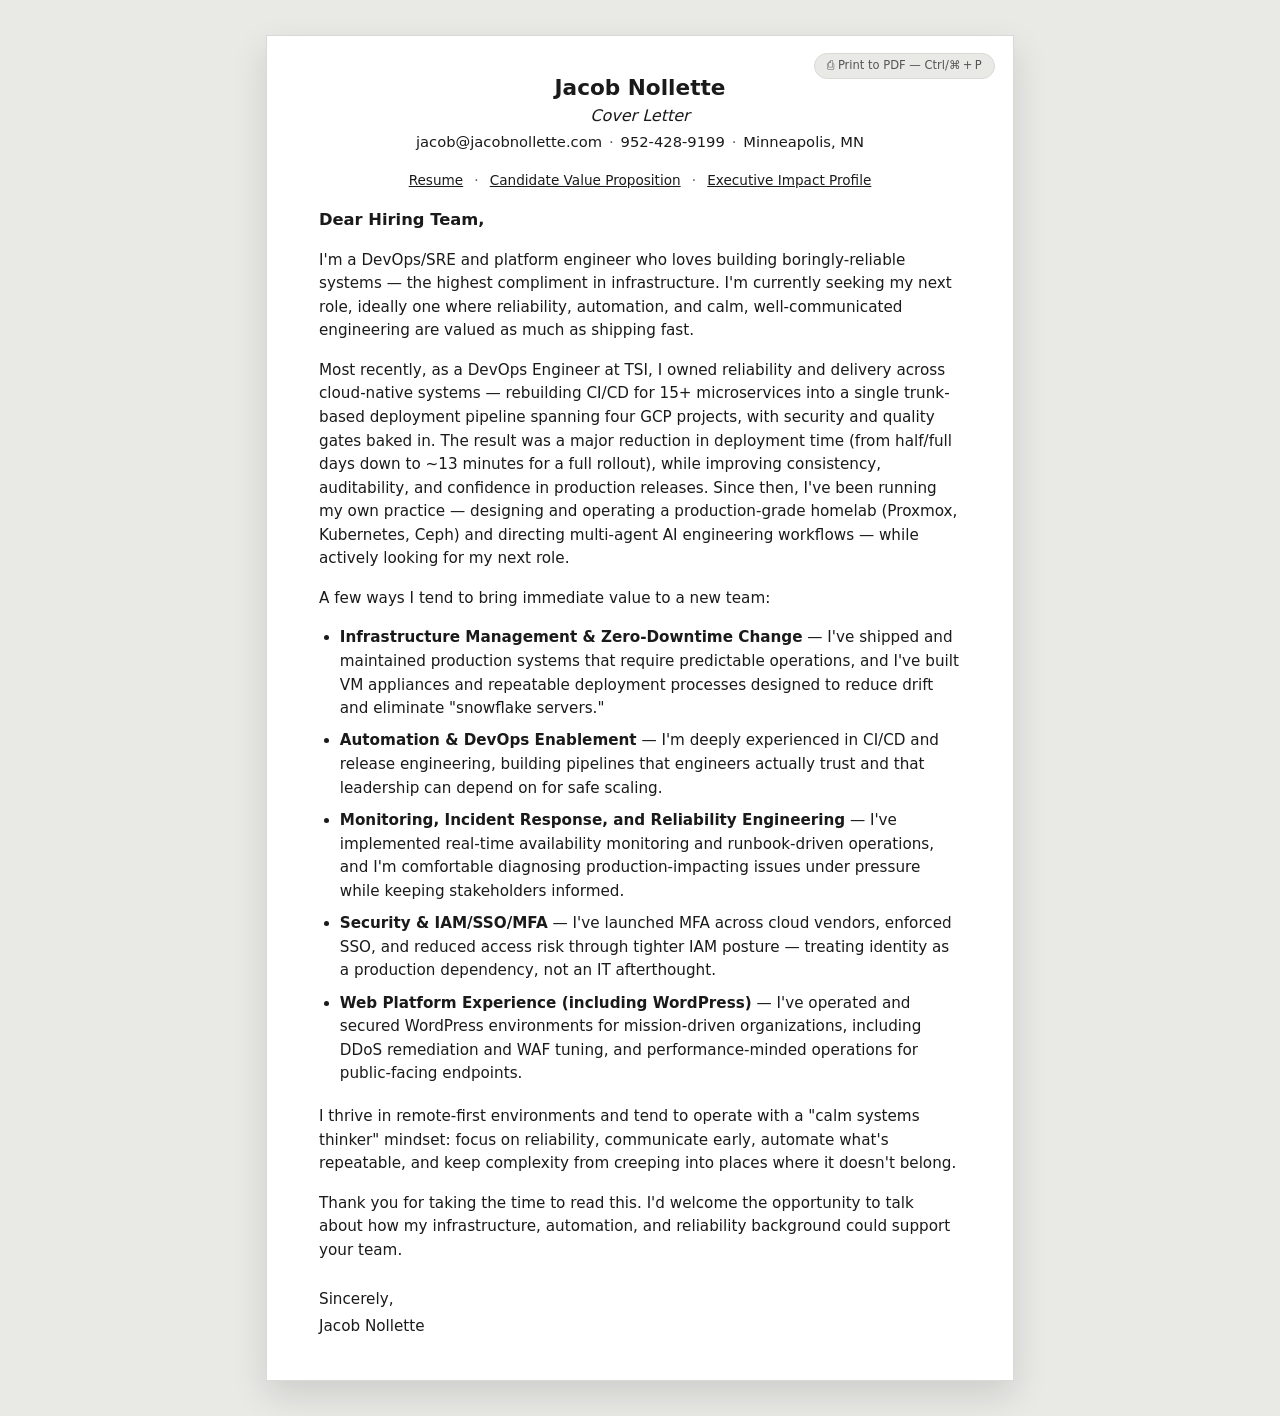
==== commit 316539b0: "Add Candidate Value Proposition and Executive Impact Profile pages Adds two new portal pages, styled" ====
--- a/cover-letter/index.html
+++ b/cover-letter/index.html
@@ -34,7 +34,13 @@
         </p>
       </header>
 
-      <p class="page-nav-link">&larr; <a href="../">View full resume</a></p>
+      <p class="page-nav-link">
+        <a href="../">Resume</a>
+        <span class="nav-sep" aria-hidden="true">·</span>
+        <a href="../cvp/">Candidate Value Proposition</a>
+        <span class="nav-sep" aria-hidden="true">·</span>
+        <a href="../eip/">Executive Impact Profile</a>
+      </p>
 
       <div class="resume-body">
         <div class="letter">
--- a/styles.css
+++ b/styles.css
@@ -286,6 +286,10 @@
   text-decoration: underline;
 }
 
+.page-nav-link .nav-sep {
+  margin: 0 0.5em;
+}
+
 /* ---------------------------------------------------------------- *
  * Cover letter body — plain prose, same paper/typography as resume
  * ---------------------------------------------------------------- */
@@ -326,6 +330,118 @@
 
 .letter-signoff p {
   margin: 0 0 0.2rem;
+}
+
+/* ---------------------------------------------------------------- *
+ * CVP / EIP — value-pillar and impact-area documents. Shares .letter's
+ * prose sizing; adds a positioning statement, labeled pillar list, and
+ * narrative impact sections with their own bullet highlights.
+ * ---------------------------------------------------------------- */
+.doc-subtitle {
+  text-align: center;
+  font-size: 0.85rem;
+  color: var(--text-muted);
+  margin: 0 0 1.3rem;
+}
+
+.positioning-statement {
+  font-size: 1.02rem;
+  font-style: italic;
+  line-height: 1.55;
+  margin: 0 0 1.5rem;
+}
+
+.doc-section {
+  margin: 0 0 1.4rem;
+}
+
+.doc-section:last-child {
+  margin-bottom: 0;
+}
+
+.doc-section-title {
+  font-weight: 700;
+  font-size: 1rem;
+  text-align: center;
+  margin: 0 0 0.7rem;
+  padding-top: 0.2rem;
+  border-top: 1px solid var(--line);
+}
+
+.doc-section:first-of-type .doc-section-title {
+  border-top: 0;
+  padding-top: 0;
+}
+
+.pillar-list {
+  list-style: none;
+  margin: 0;
+  padding: 0;
+}
+
+.pillar {
+  margin: 0 0 0.9rem;
+}
+
+.pillar:last-child {
+  margin-bottom: 0;
+}
+
+.pillar-title {
+  font-weight: 700;
+  margin: 0 0 0.15rem;
+}
+
+.pillar-desc {
+  margin: 0;
+  line-height: 1.5;
+}
+
+.impact-area {
+  margin: 0 0 1.1rem;
+}
+
+.impact-area:last-child {
+  margin-bottom: 0;
+}
+
+.impact-area-title {
+  font-weight: 700;
+  font-style: italic;
+  margin: 0 0 0.3rem;
+}
+
+.impact-area p {
+  margin: 0 0 0.4rem;
+  line-height: 1.5;
+}
+
+.metric-list {
+  list-style: none;
+  margin: 0;
+  padding: 0;
+  display: grid;
+  grid-template-columns: repeat(4, 1fr);
+  gap: 0.6rem;
+  text-align: center;
+}
+
+.metric {
+  border: 1px solid var(--line);
+  padding: 0.7rem 0.5rem;
+}
+
+.metric-value {
+  display: block;
+  font-weight: 700;
+  font-size: 1.15rem;
+}
+
+.metric-label {
+  display: block;
+  font-size: 0.8rem;
+  color: var(--text-muted);
+  margin-top: 0.15rem;
 }
 
 /* ---------------------------------------------------------------- *
@@ -359,6 +475,10 @@
     flex-direction: column;
     gap: 0.05rem;
   }
+
+  .metric-list {
+    grid-template-columns: repeat(2, 1fr);
+  }
 }
 
 /* ---------------------------------------------------------------- *
@@ -400,12 +520,17 @@
 
   .job,
   .edu,
-  .skill-row {
+  .skill-row,
+  .pillar,
+  .impact-area,
+  .metric {
     break-inside: avoid;
   }
 
   .block-head,
-  .entry-head {
+  .entry-head,
+  .doc-section-title,
+  .impact-area-title {
     break-after: avoid;
   }
 
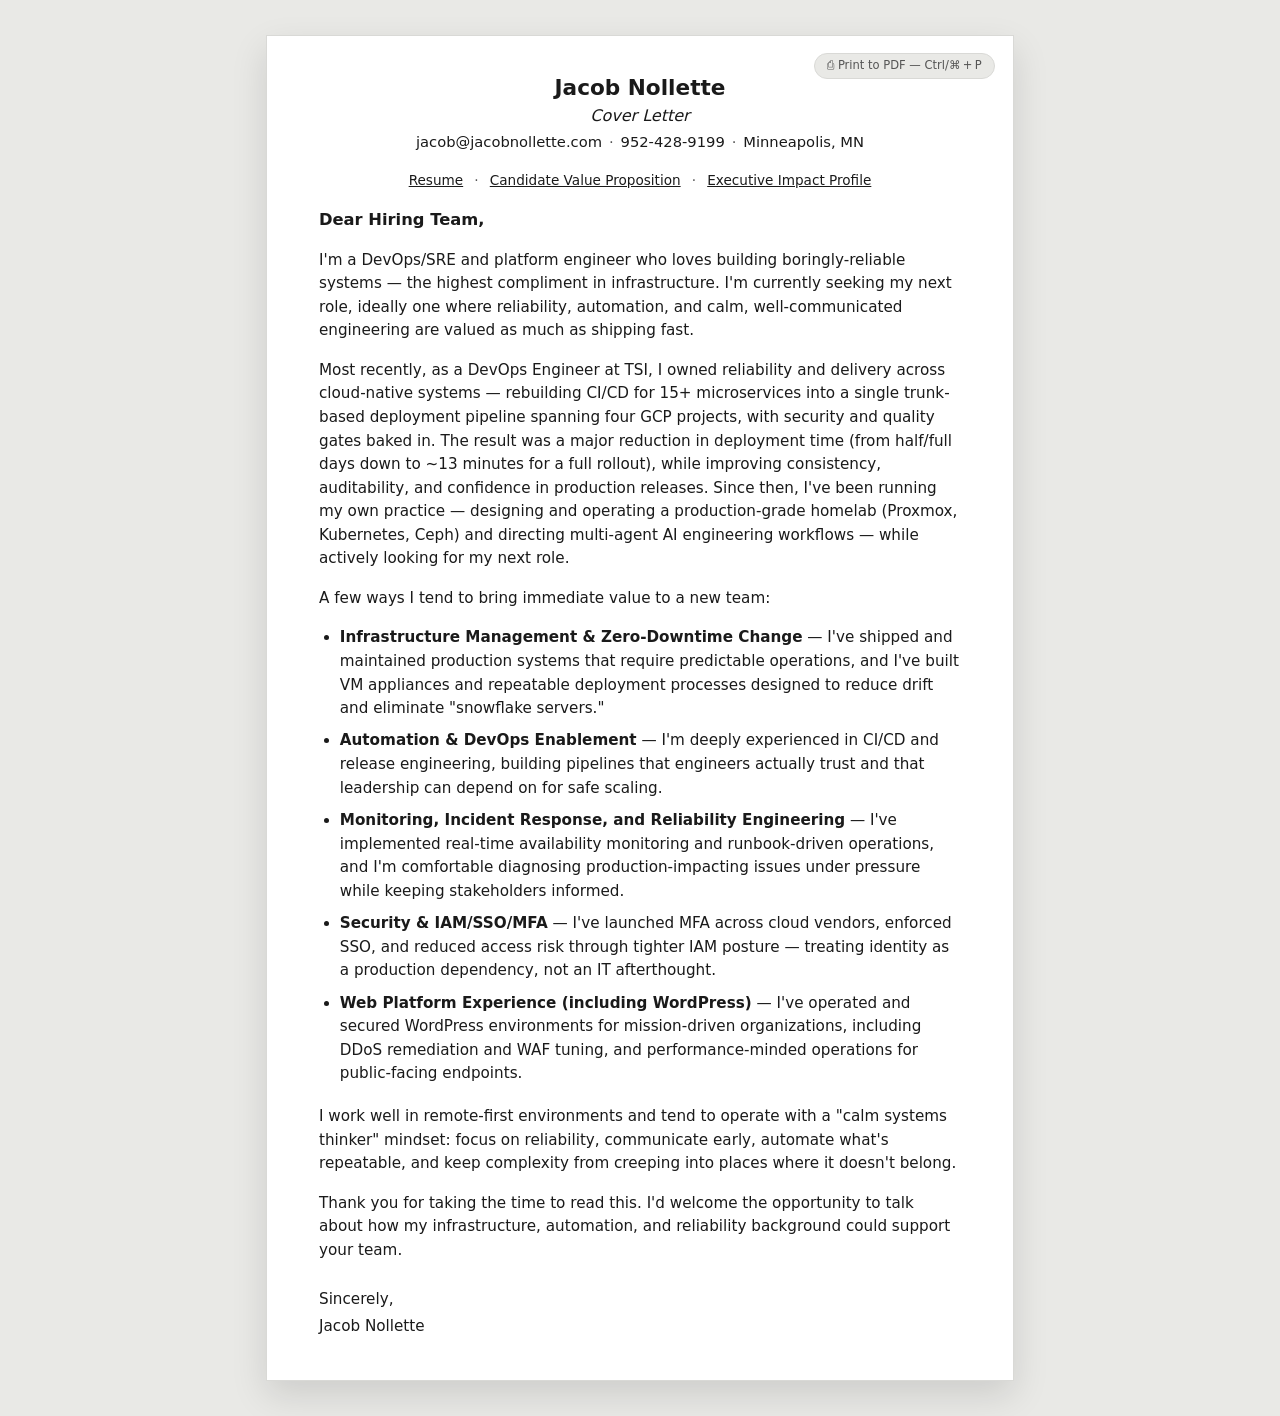
==== commit 716f8b28: "Soften cover letter wording from "thrive in" to "work well in" remote-first environments" ====
--- a/cover-letter/index.html
+++ b/cover-letter/index.html
@@ -84,7 +84,7 @@
             public-facing endpoints.</li>
           </ul>
 
-          <p>I thrive in remote-first environments and tend to operate with a "calm systems
+          <p>I work well in remote-first environments and tend to operate with a "calm systems
           thinker" mindset: focus on reliability, communicate early, automate what's
           repeatable, and keep complexity from creeping into places where it doesn't belong.</p>
 
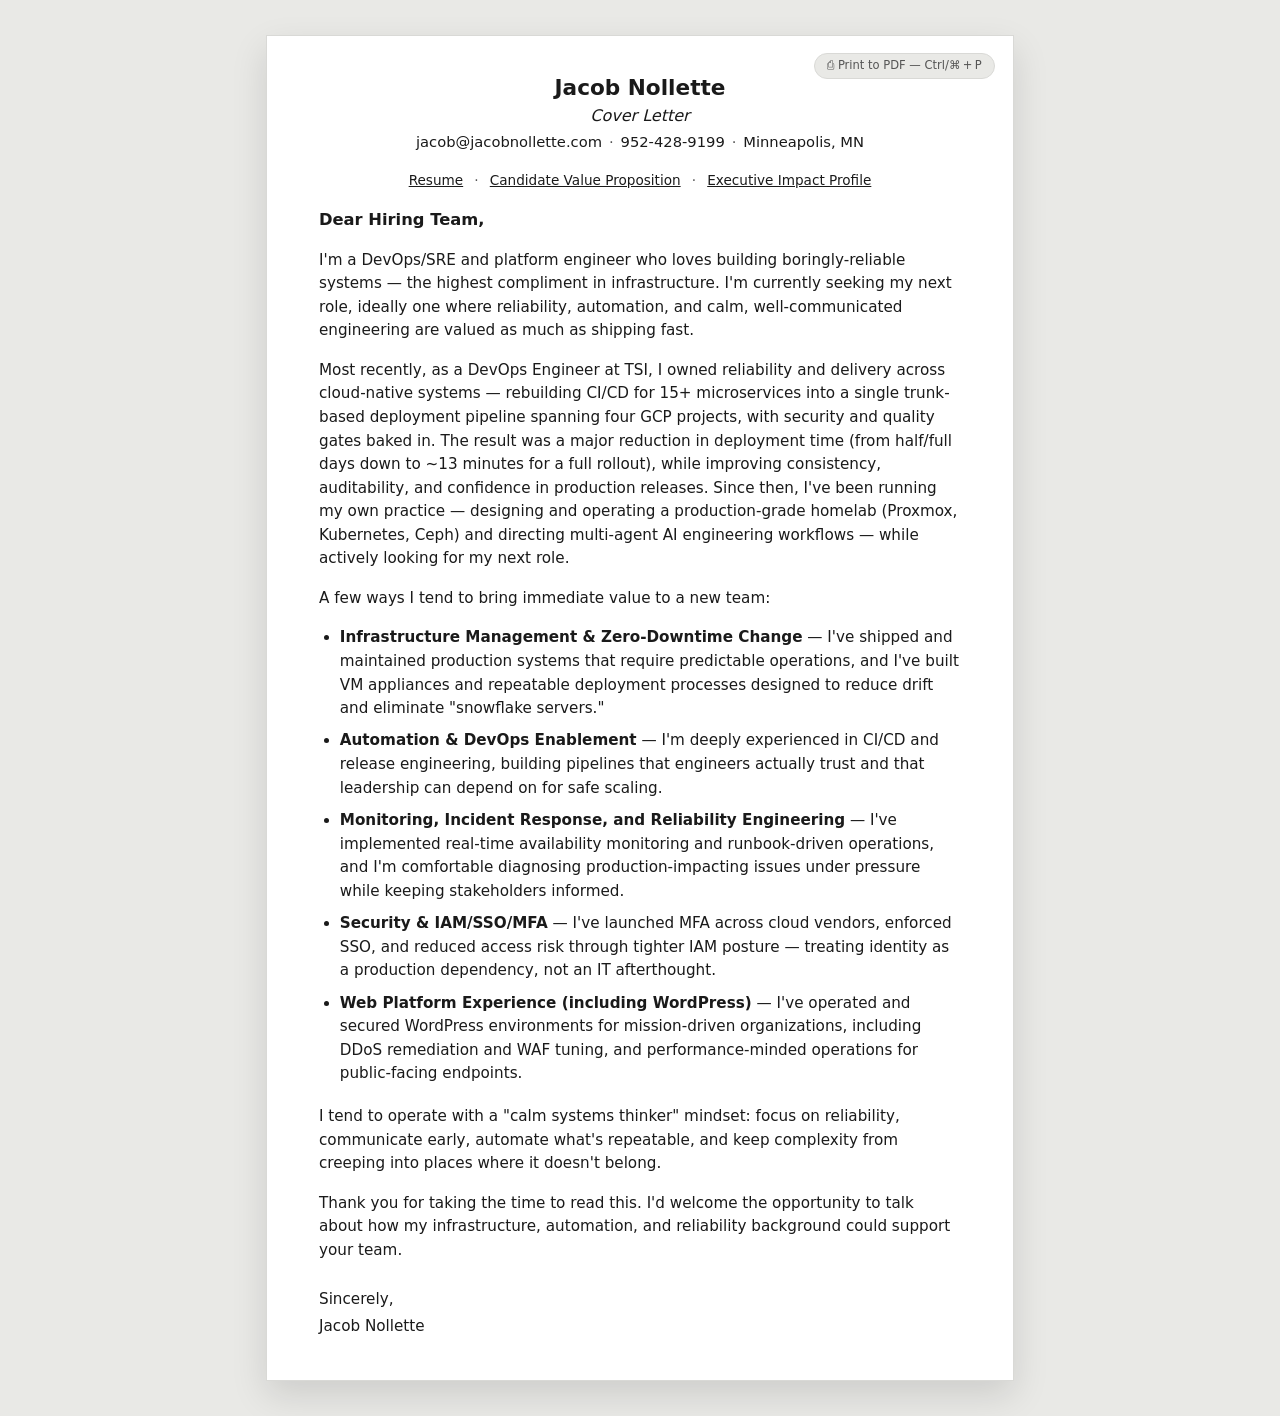
==== commit 3cf84432: "Remove remote-first mention from cover letter opening line" ====
--- a/cover-letter/index.html
+++ b/cover-letter/index.html
@@ -84,9 +84,9 @@
             public-facing endpoints.</li>
           </ul>
 
-          <p>I work well in remote-first environments and tend to operate with a "calm systems
-          thinker" mindset: focus on reliability, communicate early, automate what's
-          repeatable, and keep complexity from creeping into places where it doesn't belong.</p>
+          <p>I tend to operate with a "calm systems thinker" mindset: focus on reliability,
+          communicate early, automate what's repeatable, and keep complexity from creeping
+          into places where it doesn't belong.</p>
 
           <p>Thank you for taking the time to read this. I'd welcome the opportunity to talk
           about how my infrastructure, automation, and reliability background could support
